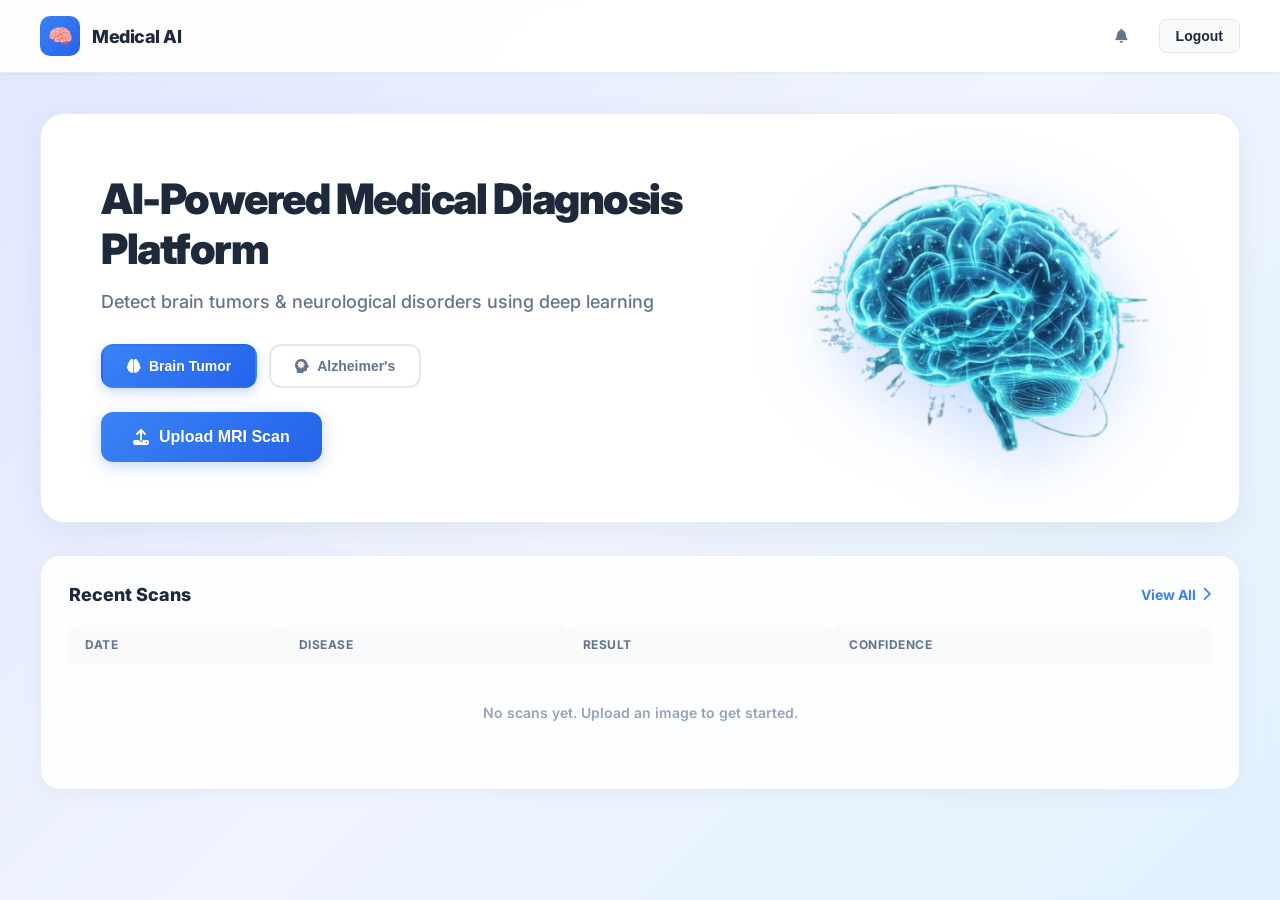
==== templates/dashboard.html @ 7ee11ab1 "Initial commit: Multi-Disease Detection System with Brain Tumor and Alzheimer AI models" ====
<!DOCTYPE html>
<html lang="en">
<head>
    <meta charset="UTF-8">
    <meta name="viewport" content="width=device-width, initial-scale=1.0">
    <title>Dashboard - Medical AI</title>
    <link href="https://fonts.googleapis.com/css2?family=Inter:wght@300;400;500;600;700;800;900&display=swap" rel="stylesheet">
    <link rel="stylesheet" href="https://cdnjs.cloudflare.com/ajax/libs/font-awesome/6.5.1/css/all.min.css">
    <script src="https://cdnjs.cloudflare.com/ajax/libs/Chart.js/3.9.1/chart.min.js"></script>
    <script src="https://cdnjs.cloudflare.com/ajax/libs/jspdf/2.5.1/jspdf.umd.min.js"></script>
    <style>
        * {
            margin: 0;
            padding: 0;
            box-sizing: border-box;
        }

        body {
            font-family: 'Inter', -apple-system, BlinkMacSystemFont, sans-serif;
            background: linear-gradient(135deg, #E0E7FF 0%, #F0F4FF 50%, #E0F2FE 100%);
            color: #1E293B;
            min-height: 100vh;
        }

        /* Navbar */
        .navbar {
            background: rgba(255, 255, 255, 0.95);
            backdrop-filter: blur(10px);
            border-bottom: 1px solid rgba(226, 232, 240, 0.8);
            padding: 16px 40px;
            display: flex;
            justify-content: space-between;
            align-items: center;
            position: sticky;
            top: 0;
            z-index: 100;
            box-shadow: 0 1px 3px rgba(15, 23, 42, 0.04);
        }

        .navbar-brand {
            display: flex;
            align-items: center;
            gap: 12px;
        }

        .navbar-icon {
            width: 40px;
            height: 40px;
            background: linear-gradient(135deg, #3B82F6 0%, #2563EB 100%);
            border-radius: 10px;
            display: flex;
            align-items: center;
            justify-content: center;
            font-size: 20px;
        }

        .navbar h1 {
            font-size: 18px;
            font-weight: 800;
            color: #1E293B;
            letter-spacing: -0.5px;
        }

        .navbar-actions {
            display: flex;
            align-items: center;
            gap: 16px;
        }

        .nav-btn {
            padding: 8px 16px;
            background: transparent;
            border: none;
            color: #64748B;
            border-radius: 8px;
            cursor: pointer;
            font-weight: 600;
            font-size: 14px;
            transition: all 0.2s;
            display: flex;
            align-items: center;
            gap: 8px;
        }

        .nav-btn:hover {
            background: #F1F5F9;
            color: #1E293B;
        }

        .download-btn {
            background: linear-gradient(135deg, #3B82F6 0%, #2563EB 100%);
            color: white;
            padding: 10px 20px;
            box-shadow: 0 2px 8px rgba(59, 130, 246, 0.3);
        }

        .download-btn:hover {
            background: linear-gradient(135deg, #2563EB 0%, #1D4ED8 100%);
            transform: translateY(-1px);
            box-shadow: 0 4px 12px rgba(59, 130, 246, 0.4);
        }

        .logout-btn {
            padding: 8px 16px;
            background: #F8FAFC;
            border: 1.5px solid #E2E8F0;
            color: #1E293B;
            border-radius: 8px;
            cursor: pointer;
            font-weight: 600;
            font-size: 14px;
            transition: all 0.2s;
        }

        .logout-btn:hover {
            background: #1E293B;
            color: white;
            border-color: #1E293B;
        }

        /* Container */
        .container {
            max-width: 1400px;
            margin: 0 auto;
            padding: 40px;
        }

        /* Hero Section */
        .hero-section {
            background: #ffffff;
            border-radius: 24px;
            padding: 60px;
            margin-bottom: 32px;
            position: relative;
            overflow: hidden;
            border: 1px solid rgba(226, 232, 240, 0.8);
            box-shadow: 0 8px 32px rgba(15, 23, 42, 0.06);
        }

        .hero-content {
            max-width: 600px;
            position: relative;
            z-index: 2;
        }

        .hero-section h2 {
            font-size: 42px;
            font-weight: 900;
            color: #1E293B;
            margin-bottom: 16px;
            letter-spacing: -1.5px;
            line-height: 1.2;
        }

        .hero-section p {
            font-size: 18px;
            color: #64748B;
            margin-bottom: 32px;
            font-weight: 500;
        }

        /* Detection Type Tabs */
        .detection-tabs {
            display: flex;
            gap: 12px;
            margin-bottom: 24px;
        }

        .tab-btn {
            padding: 12px 24px;
            background: rgba(255, 255, 255, 0.7);
            border: 2px solid #E2E8F0;
            color: #64748B;
            border-radius: 12px;
            cursor: pointer;
            font-weight: 700;
            font-size: 14px;
            transition: all 0.3s;
            display: flex;
            align-items: center;
            gap: 8px;
        }

        .tab-btn:hover {
            border-color: #3B82F6;
            color: #3B82F6;
        }

        .tab-btn.active {
            background: linear-gradient(135deg, #3B82F6 0%, #2563EB 100%);
            color: white;
            border-color: transparent;
            box-shadow: 0 4px 12px rgba(59, 130, 246, 0.3);
        }

        .upload-btn-hero {
            padding: 16px 32px;
            background: linear-gradient(135deg, #3B82F6 0%, #2563EB 100%);
            color: white;
            border: none;
            border-radius: 12px;
            font-size: 16px;
            font-weight: 700;
            cursor: pointer;
            transition: all 0.3s;
            box-shadow: 0 4px 16px rgba(59, 130, 246, 0.3);
            display: inline-flex;
            align-items: center;
            gap: 10px;
        }

        .upload-btn-hero:hover {
            transform: translateY(-2px);
            box-shadow: 0 8px 24px rgba(59, 130, 246, 0.4);
        }

        /* Brain Illustration */
        .brain-illustration {
            position: absolute;
            right: 40px;
            top: 50%;
            transform: translateY(-50%);
            width: 450px;
            height: 450px;
            z-index: 1;
        }

        .brain-illustration img {
            width: 100%;
            height: 100%;
            object-fit: contain;
            filter: drop-shadow(0 20px 40px rgba(59, 130, 246, 0.3));
            background: transparent !important;
            mix-blend-mode: normal;
        }

        /* Cards Grid */
        .cards-grid {
            display: grid;
            grid-template-columns: 1fr 1fr 1fr;
            gap: 24px;
            margin-bottom: 32px;
        }

        .card {
            background: rgba(255, 255, 255, 0.9);
            border-radius: 20px;
            padding: 28px;
            border: 1px solid rgba(226, 232, 240, 0.8);
            box-shadow: 0 4px 20px rgba(15, 23, 42, 0.04);
            transition: all 0.3s;
        }

        .card:hover {
            transform: translateY(-4px);
            box-shadow: 0 12px 32px rgba(15, 23, 42, 0.08);
        }

        .card-header {
            display: flex;
            align-items: center;
            gap: 10px;
            margin-bottom: 20px;
        }

        .card-icon {
            width: 32px;
            height: 32px;
            background: #D1FAE5;
            border-radius: 8px;
            display: flex;
            align-items: center;
            justify-content: center;
            color: #059669;
            font-size: 16px;
        }

        .card h3 {
            font-size: 15px;
            font-weight: 700;
            color: #1E293B;
            letter-spacing: -0.3px;
        }

        .diagnosis-result {
            font-size: 28px;
            font-weight: 800;
            color: #059669;
            margin-bottom: 8px;
            letter-spacing: -0.5px;
        }

        .confidence-text {
            color: #64748B;
            font-size: 14px;
            font-weight: 600;
        }

        .confidence-text span {
            color: #059669;
            font-weight: 800;
        }

        /* Chart Card */
        .chart-card {
            grid-column: span 1;
        }

        .chart-container {
            position: relative;
            height: 280px;
            margin-top: 20px;
        }

        /* Image Card */
        .image-card {
            grid-column: span 1;
        }

        .mri-image {
            width: 100%;
            border-radius: 16px;
            margin-top: 16px;
            border: 1px solid rgba(226, 232, 240, 0.8);
        }

        .image-info {
            display: flex;
            align-items: center;
            gap: 8px;
            margin-top: 12px;
            padding: 12px;
            background: #F8FAFC;
            border-radius: 10px;
        }

        .image-info i {
            color: #3B82F6;
        }

        .image-info span {
            font-size: 12px;
            color: #64748B;
            font-weight: 600;
        }

        /* Recent Scans Table */
        .recent-scans-card {
            background: rgba(255, 255, 255, 0.9);
            border-radius: 20px;
            padding: 28px;
            border: 1px solid rgba(226, 232, 240, 0.8);
            box-shadow: 0 4px 20px rgba(15, 23, 42, 0.04);
        }

        .card-title-row {
            display: flex;
            justify-content: space-between;
            align-items: center;
            margin-bottom: 20px;
        }

        .card-title-row h3 {
            font-size: 18px;
            font-weight: 800;
            color: #1E293B;
        }

        .view-all-btn {
            color: #3B82F6;
            font-size: 14px;
            font-weight: 700;
            cursor: pointer;
            display: flex;
            align-items: center;
            gap: 6px;
        }

        .scans-table {
            width: 100%;
            border-collapse: collapse;
        }

        .scans-table th {
            text-align: left;
            padding: 12px 16px;
            background: #F8FAFC;
            color: #64748B;
            font-size: 12px;
            font-weight: 700;
            text-transform: uppercase;
            letter-spacing: 0.5px;
            border-radius: 8px 8px 0 0;
        }

        .scans-table td {
            padding: 16px;
            border-bottom: 1px solid #F1F5F9;
            font-size: 14px;
            font-weight: 600;
            color: #1E293B;
        }

        .scans-table tr:last-child td {
            border-bottom: none;
        }

        .scans-table tr:hover {
            background: #F8FAFC;
        }

        .status-badge {
            display: inline-flex;
            align-items: center;
            gap: 6px;
            padding: 6px 12px;
            border-radius: 8px;
            font-size: 13px;
            font-weight: 700;
        }

        .status-green {
            background: #D1FAE5;
            color: #059669;
        }

        .status-orange {
            background: #FED7AA;
            color: #EA580C;
        }

        .status-yellow {
            background: #FEF3C7;
            color: #D97706;
        }

        /* Disclaimer */
        .disclaimer {
            display: flex;
            align-items: center;
            gap: 12px;
            padding: 16px 20px;
            background: rgba(251, 191, 36, 0.1);
            border: 1px solid rgba(251, 191, 36, 0.3);
            border-radius: 12px;
            margin-top: 24px;
        }

        .disclaimer i {
            color: #F59E0B;
            font-size: 18px;
        }

        .disclaimer p {
            color: #92400E;
            font-size: 13px;
            font-weight: 600;
        }

        /* Image Zoom Modal */
        .image-modal {
            display: none;
            position: fixed;
            z-index: 1000;
            left: 0;
            top: 0;
            width: 100%;
            height: 100%;
            background-color: rgba(0, 0, 0, 0.9);
            animation: fadeIn 0.3s;
        }

        .image-modal.active {
            display: flex;
            align-items: center;
            justify-content: center;
        }

        .modal-content {
            max-width: 90%;
            max-height: 90%;
            object-fit: contain;
            border-radius: 12px;
            box-shadow: 0 20px 60px rgba(0, 0, 0, 0.5);
        }

        .modal-close {
            position: absolute;
            top: 30px;
            right: 40px;
            color: white;
            font-size: 40px;
            font-weight: bold;
            cursor: pointer;
            transition: all 0.2s;
        }

        .modal-close:hover {
            color: #3B82F6;
            transform: scale(1.1);
        }

        @keyframes fadeIn {
            from { opacity: 0; }
            to { opacity: 1; }
        }

        /* Hidden Elements */
        #fileInput {
            display: none;
        }

        .results-section {
            display: none;
        }

        .results-section.active {
            display: block;
        }

        /* Loader */
        .loader {
            display: none;
            text-align: center;
            padding: 60px 0;
        }

        .spinner {
            border: 4px solid #E2E8F0;
            border-top: 4px solid #3B82F6;
            border-radius: 50%;
            width: 50px;
            height: 50px;
            animation: spin 0.7s linear infinite;
            margin: 0 auto 20px;
        }

        @keyframes spin {
            0% { transform: rotate(0deg); }
            100% { transform: rotate(360deg); }
        }

        @media (max-width: 1024px) {
            .cards-grid {
                grid-template-columns: 1fr;
            }
            
            .brain-illustration {
                display: none;
            }
        }
    </style>
</head>
<body>
    <div class="navbar">
        <div class="navbar-brand">
            <div class="navbar-icon">🧠</div>
            <h1>Medical AI</h1>
        </div>
        <div class="navbar-actions">
            <button class="nav-btn">
                <i class="fas fa-bell"></i>
            </button>
            <button class="download-btn" id="downloadReportBtn" style="display: none;" onclick="downloadReport()">
                <i class="fas fa-download"></i>
                Download Diagnosis Report
            </button>
            <button class="logout-btn" onclick="logout()">Logout</button>
        </div>
    </div>

    <div class="container">
        <!-- Hero Section -->
        <div class="hero-section">
            <div class="hero-content">
                <h2>AI-Powered Medical Diagnosis Platform</h2>
                <p>Detect brain tumors & neurological disorders using deep learning</p>
                
                <!-- Detection Type Tabs -->
                <div class="detection-tabs">
                    <button class="tab-btn active" onclick="switchDetectionType('brain_tumor')">
                        <i class="fas fa-brain"></i>
                        Brain Tumor
                    </button>
                    <button class="tab-btn" onclick="switchDetectionType('alzheimer')">
                        <i class="fas fa-head-side-virus"></i>
                        Alzheimer's
                    </button>
                </div>

                <button class="upload-btn-hero" onclick="document.getElementById('fileInput').click()">
                    <i class="fas fa-upload"></i>
                    Upload MRI Scan
                </button>
                <input type="file" id="fileInput" accept="image/*">
            </div>
            <div class="brain-illustration">
                <img src="/static/brain_hero.png" alt="Brain Illustration">
            </div>
        </div>

        <!-- Loader -->
        <div class="loader" id="loader">
            <div class="spinner"></div>
            <p style="color: #1E293B; font-weight: 700; font-size: 18px;">Analyzing Image...</p>
            <small style="color: #64748B; font-weight: 500;">Our AI is processing your medical scan</small>
        </div>

        <!-- Results Section -->
        <div class="results-section" id="resultsSection">
            <div class="cards-grid">
                <!-- Diagnosis Result Card -->
                <div class="card">
                    <div class="card-header">
                        <div class="card-icon">
                            <i class="fas fa-check-circle"></i>
                        </div>
                        <h3>Diagnosis Result</h3>
                    </div>
                    <div class="diagnosis-result" id="diagnosisLabel">NO TUMOR DETECTED</div>
                    <div class="confidence-text">
                        <span id="diagnosisConfidence">41.8%</span> Confidence
                    </div>
                </div>

                <!-- AI Confidence Distribution Card -->
                <div class="card chart-card">
                    <div class="card-header">
                        <h3>AI Confidence Distribution</h3>
                    </div>
                    <p style="font-size: 13px; color: #64748B; margin-bottom: 10px;">Model confidence based on softmax probabilities</p>
                    <div class="chart-container">
                        <canvas id="donutChart"></canvas>
                    </div>
                </div>

                <!-- Uploaded MRI Scan Card -->
                <div class="card image-card">
                    <div class="card-header">
                        <h3>Uploaded MRI Scan</h3>
                        <i class="fas fa-expand-alt" style="margin-left: auto; color: #64748B; cursor: pointer;" onclick="openImageModal()"></i>
                    </div>
                    <img id="uploadedImage" class="mri-image" src="" alt="MRI Scan" onclick="openImageModal()" style="cursor: pointer;">
                    <div class="image-info">
                        <i class="fas fa-info-circle"></i>
                        <span id="imageInfo">Brain Tumor • Resolution: 512 x 512 • Uploaded: Just now</span>
                    </div>
                </div>
            </div>

            <!-- Disclaimer -->
            <div class="disclaimer">
                <i class="fas fa-exclamation-triangle"></i>
                <p>This system assists doctors and is not a replacement for medical professionals.</p>
            </div>
        </div>

        <!-- Recent Scans Table -->
        <div class="recent-scans-card">
            <div class="card-title-row">
                <h3>Recent Scans</h3>
                <div class="view-all-btn">
                    View All <i class="fas fa-chevron-right"></i>
                </div>
            </div>
            <table class="scans-table">
                <thead>
                    <tr>
                        <th>Date</th>
                        <th>Disease</th>
                        <th>Result</th>
                        <th>Confidence</th>
                    </tr>
                </thead>
                <tbody id="scansTableBody">
                    <tr>
                        <td colspan="4" style="text-align: center; color: #94A3B8; padding: 40px 0;">
                            No scans yet. Upload an image to get started.
                        </td>
                    </tr>
                </tbody>
            </table>
        </div>
    </div>

    <!-- Image Zoom Modal -->
    <div id="imageModal" class="image-modal" onclick="closeImageModal()">
        <span class="modal-close" onclick="closeImageModal()">&times;</span>
        <img id="modalImage" class="modal-content">
    </div>

    <script>
        let currentDetectionType = 'brain_tumor';
        let donutChartInstance = null;
        let scanHistory = [];
        let currentPredictionData = null;

        // Switch detection type
        function switchDetectionType(type) {
            currentDetectionType = type;
            
            // Update tab buttons
            const tabs = document.querySelectorAll('.tab-btn');
            tabs.forEach(tab => tab.classList.remove('active'));
            event.target.closest('.tab-btn').classList.add('active');
        }

        // File upload handler
        document.getElementById('fileInput').addEventListener('change', (e) => {
            if (e.target.files.length > 0) {
                handleFileUpload(e.target.files[0]);
            }
        });

        async function handleFileUpload(file) {
            const formData = new FormData();
            formData.append('file', file);
            formData.append('detection_type', currentDetectionType);

            document.getElementById('loader').style.display = 'block';
            document.getElementById('resultsSection').classList.remove('active');

            try {
                const response = await fetch('/predict', {
                    method: 'POST',
                    body: formData
                });

                const data = await response.json();

                if (response.ok) {
                    currentPredictionData = data;
                    displayResults(data);
                    addToHistory(data);
                    document.getElementById('downloadReportBtn').style.display = 'flex';
                } else {
                    let errorMsg = data.error || 'Prediction failed';
                    alert('Error: ' + errorMsg);
                }
            } catch (error) {
                alert('An error occurred. Please try again.');
            } finally {
                document.getElementById('loader').style.display = 'none';
            }
        }

        function displayResults(data) {
            document.getElementById('resultsSection').classList.add('active');
            
            // Display diagnosis
            const label = data.predicted_label.toUpperCase();
            document.getElementById('diagnosisLabel').textContent = label;
            const confidencePercent = (data.confidence * 100).toFixed(1);
            document.getElementById('diagnosisConfidence').textContent = confidencePercent + '%';

            // Update image info
            const detectionTypeText = currentDetectionType === 'brain_tumor' ? 'Brain Tumor' : "Alzheimer's";
            document.getElementById('imageInfo').textContent = `${detectionTypeText} • Resolution: 512 x 512 • Uploaded: Just now`;

            // Display image
            document.getElementById('uploadedImage').src = 'data:image/png;base64,' + data.image;

            // Create donut chart
            createDonutChart(data.all_predictions);
        }

        function createDonutChart(predictions) {
            const ctx = document.getElementById('donutChart').getContext('2d');
            
            if (donutChartInstance) {
                donutChartInstance.destroy();
            }

            const labels = predictions.map(p => p.label);
            const values = predictions.map(p => (p.confidence * 100).toFixed(1));

            const colors = ['#3B82F6', '#60A5FA', '#93C5FD', '#BFDBFE'];

            donutChartInstance = new Chart(ctx, {
                type: 'doughnut',
                data: {
                    labels: labels,
                    datasets: [{
                        data: values,
                        backgroundColor: colors,
                        borderWidth: 0,
                        borderRadius: 8,
                        spacing: 3
                    }]
                },
                options: {
                    responsive: true,
                    maintainAspectRatio: false,
                    cutout: '70%',
                    plugins: {
                        legend: {
                            position: 'right',
                            labels: {
                                color: '#1E293B',
                                font: {
                                    weight: 600,
                                    size: 12,
                                    family: 'Inter'
                                },
                                padding: 12,
                                usePointStyle: true,
                                pointStyle: 'circle'
                            }
                        },
                        tooltip: {
                            callbacks: {
                                label: function(context) {
                                    return context.label + ': ' + context.parsed + '%';
                                }
                            }
                        }
                    }
                }
            });
        }

        function addToHistory(data) {
            const timestamp = new Date().toLocaleDateString('en-US', { 
                year: 'numeric', 
                month: '2-digit', 
                day: '2-digit' 
            });
            
            scanHistory.unshift({
                label: data.predicted_label,
                confidence: (data.confidence * 100).toFixed(1),
                timestamp: timestamp,
                type: currentDetectionType
            });

            if (scanHistory.length > 5) {
                scanHistory.pop();
            }

            updateHistoryDisplay();
        }

        function updateHistoryDisplay() {
            const tbody = document.getElementById('scansTableBody');
            
            if (scanHistory.length === 0) {
                tbody.innerHTML = `
                    <tr>
                        <td colspan="4" style="text-align: center; color: #94A3B8; padding: 40px 0;">
                            No scans yet. Upload an image to get started.
                        </td>
                    </tr>
                `;
                return;
            }

            tbody.innerHTML = scanHistory.map(item => {
                const statusClass = item.confidence > 70 ? 'status-green' : 
                                   item.confidence > 50 ? 'status-orange' : 'status-yellow';
                const statusIcon = item.confidence > 70 ? 'fa-circle-check' : 
                                  item.confidence > 50 ? 'fa-circle-exclamation' : 'fa-circle-question';
                
                return `
                    <tr>
                        <td>${item.timestamp}</td>
                        <td>${item.type === 'brain_tumor' ? 'Brain Tumor' : "Alzheimer's"}</td>
                        <td><span class="status-badge ${statusClass}"><i class="fas ${statusIcon}"></i> ${item.label}</span></td>
                        <td><strong>${item.confidence}%</strong></td>
                    </tr>
                `;
            }).join('');
        }

        async function downloadReport() {
            if (!currentPredictionData) {
                alert('No diagnosis data available to download.');
                return;
            }

            const { jsPDF } = window.jspdf;
            const doc = new jsPDF();

            // Header
            doc.setFillColor(59, 130, 246);
            doc.rect(0, 0, 210, 40, 'F');
            
            doc.setTextColor(255, 255, 255);
            doc.setFontSize(24);
            doc.setFont(undefined, 'bold');
            doc.text('MEDICAL AI DIAGNOSIS REPORT', 105, 20, { align: 'center' });
            
            doc.setFontSize(12);
            doc.setFont(undefined, 'normal');
            doc.text('AI-Powered Medical Diagnosis Platform', 105, 30, { align: 'center' });

            // Report Info
            doc.setTextColor(30, 41, 59);
            doc.setFontSize(10);
            doc.text(`Report Generated: ${new Date().toLocaleString()}`, 20, 55);
            doc.text(`Detection Type: ${currentDetectionType === 'brain_tumor' ? 'Brain Tumor Analysis' : "Alzheimer's Disease Analysis"}`, 20, 62);

            // Diagnosis Result Section
            doc.setFillColor(209, 250, 229);
            doc.rect(20, 75, 170, 35, 'F');
            
            doc.setFontSize(14);
            doc.setFont(undefined, 'bold');
            doc.text('DIAGNOSIS RESULT', 25, 85);
            
            doc.setFontSize(18);
            doc.setTextColor(5, 150, 105);
            doc.text(currentPredictionData.predicted_label.toUpperCase(), 25, 98);
            
            doc.setFontSize(12);
            doc.setTextColor(100, 116, 139);
            doc.setFont(undefined, 'normal');
            doc.text(`Confidence: ${(currentPredictionData.confidence * 100).toFixed(2)}%`, 25, 106);

            // Detailed Analysis Section
            doc.setTextColor(30, 41, 59);
            doc.setFontSize(14);
            doc.setFont(undefined, 'bold');
            doc.text('DETAILED ANALYSIS', 20, 130);

            doc.setFontSize(10);
            doc.setFont(undefined, 'normal');
            
            let yPos = 145;
            currentPredictionData.all_predictions.forEach((pred, index) => {
                const confidence = (pred.confidence * 100).toFixed(2);
                doc.text(`${pred.label}:`, 25, yPos);
                doc.text(`${confidence}%`, 160, yPos);
                
                // Progress bar
                doc.setFillColor(241, 245, 249);
                doc.rect(25, yPos + 3, 140, 4, 'F');
                doc.setFillColor(59, 130, 246);
                doc.rect(25, yPos + 3, (confidence / 100) * 140, 4, 'F');
                
                yPos += 15;
            });

            // Disclaimer
            doc.setFillColor(254, 243, 199);
            doc.rect(20, 250, 170, 25, 'F');
            
            doc.setFontSize(9);
            doc.setTextColor(146, 64, 14);
            doc.setFont(undefined, 'bold');
            doc.text('IMPORTANT DISCLAIMER:', 25, 258);
            doc.setFont(undefined, 'normal');
            doc.text('This system assists doctors and is not a replacement for medical professionals.', 25, 265);
            doc.text('Please consult with a qualified healthcare provider for proper diagnosis and treatment.', 25, 271);

            // Footer
            doc.setTextColor(100, 116, 139);
            doc.setFontSize(8);
            doc.text('Medical AI Platform - Confidential Medical Report', 105, 285, { align: 'center' });

            // Save PDF
            doc.save(`medical-ai-diagnosis-${Date.now()}.pdf`);
        }

        function openImageModal() {
            const modal = document.getElementById('imageModal');
            const modalImg = document.getElementById('modalImage');
            const uploadedImg = document.getElementById('uploadedImage');
            
            modal.classList.add('active');
            modalImg.src = uploadedImg.src;
        }

        function closeImageModal() {
            const modal = document.getElementById('imageModal');
            modal.classList.remove('active');
        }

        function logout() {
            fetch('/logout', { method: 'POST' })
                .then(() => {
                    window.location.href = '/';
                });
        }

        // Check if data is being stored
        console.log('Scan History:', scanHistory);
        console.log('Current Detection Type:', currentDetectionType);
    </script>
</body>
</html>
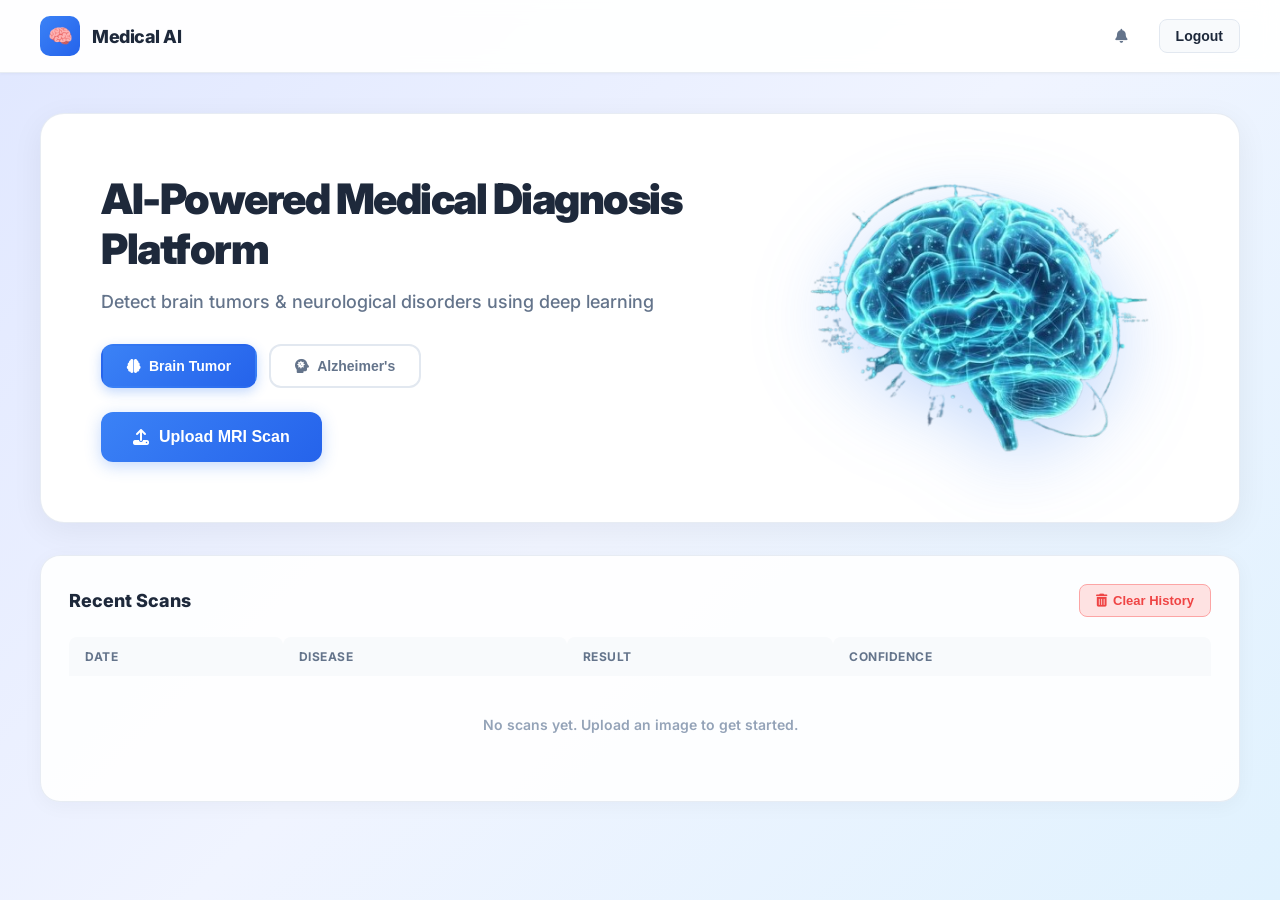
==== commit 90a09c77: "Fix MRI validation logic, add clear history feature, add requirements.txt for Render" ====
--- a/templates/dashboard.html
+++ b/templates/dashboard.html
@@ -366,15 +366,7 @@
             color: #1E293B;
         }
 
-        .view-all-btn {
-            color: #3B82F6;
-            font-size: 14px;
-            font-weight: 700;
-            cursor: pointer;
-            display: flex;
-            align-items: center;
-            gap: 6px;
-        }
+
 
         .scans-table {
             width: 100%;
@@ -578,11 +570,11 @@
                 
                 <!-- Detection Type Tabs -->
                 <div class="detection-tabs">
-                    <button class="tab-btn active" onclick="switchDetectionType('brain_tumor')">
+                    <button class="tab-btn active" onclick="switchDetectionType('brain_tumor', event)">
                         <i class="fas fa-brain"></i>
                         Brain Tumor
                     </button>
-                    <button class="tab-btn" onclick="switchDetectionType('alzheimer')">
+                    <button class="tab-btn" onclick="switchDetectionType('alzheimer', event)">
                         <i class="fas fa-head-side-virus"></i>
                         Alzheimer's
                     </button>
@@ -657,12 +649,14 @@
 
         <!-- Recent Scans Table -->
         <div class="recent-scans-card">
+
             <div class="card-title-row">
                 <h3>Recent Scans</h3>
-                <div class="view-all-btn">
-                    View All <i class="fas fa-chevron-right"></i>
-                </div>
+                <button onclick="clearHistory()" style="padding: 8px 16px; background: #FEE2E2; color: #EF4444; border: 1px solid #FCA5A5; border-radius: 8px; font-weight: 600; cursor: pointer; font-size: 13px; display: flex; align-items: center; gap: 6px; transition: all 0.2s;">
+                    <i class="fas fa-trash-alt"></i> Clear History
+                </button>
             </div>
+
             <table class="scans-table">
                 <thead>
                     <tr>
@@ -695,14 +689,43 @@
         let scanHistory = [];
         let currentPredictionData = null;
 
+        // Fetch history on page load
+        document.addEventListener('DOMContentLoaded', loadHistory);
+
+        async function loadHistory() {
+            try {
+                const response = await fetch('/get_history');
+                const data = await response.json();
+                if (data.history) {
+                    scanHistory = data.history.map(item => ({
+                        label: item.predicted_label,
+                        title: item.detection_type,
+                        confidence: (item.confidence * 100).toFixed(1),
+                        timestamp: new Date(item.timestamp).toLocaleDateString('en-US', { 
+                            year: 'numeric', month: '2-digit', day: '2-digit' 
+                        }),
+                        type: item.detection_type
+                    }));
+                    updateHistoryDisplay();
+                }
+            } catch (error) {
+                console.error('Error loading history:', error);
+            }
+        }
+
+
         // Switch detection type
-        function switchDetectionType(type) {
+        function switchDetectionType(type, event) {
             currentDetectionType = type;
             
             // Update tab buttons
             const tabs = document.querySelectorAll('.tab-btn');
             tabs.forEach(tab => tab.classList.remove('active'));
-            event.target.closest('.tab-btn').classList.add('active');
+            
+            // Handle both manual click and direct call
+            if (event) {
+                event.target.closest('.tab-btn').classList.add('active');
+            }
         }
 
         // File upload handler
@@ -840,6 +863,25 @@
             updateHistoryDisplay();
         }
 
+        
+        async function clearHistory() {
+            if (!confirm('Are you sure you want to clear your entire scan history?')) {
+                return;
+            }
+            try {
+                const response = await fetch('/clear_history', { method: 'POST' });
+                if (response.ok) {
+                    scanHistory = [];
+                    updateHistoryDisplay();
+                } else {
+                    alert('Failed to clear history.');
+                }
+            } catch (error) {
+                console.error('Error clearing history:', error);
+                alert('An error occurred.');
+            }
+        }
+
         function updateHistoryDisplay() {
             const tbody = document.getElementById('scansTableBody');
             
